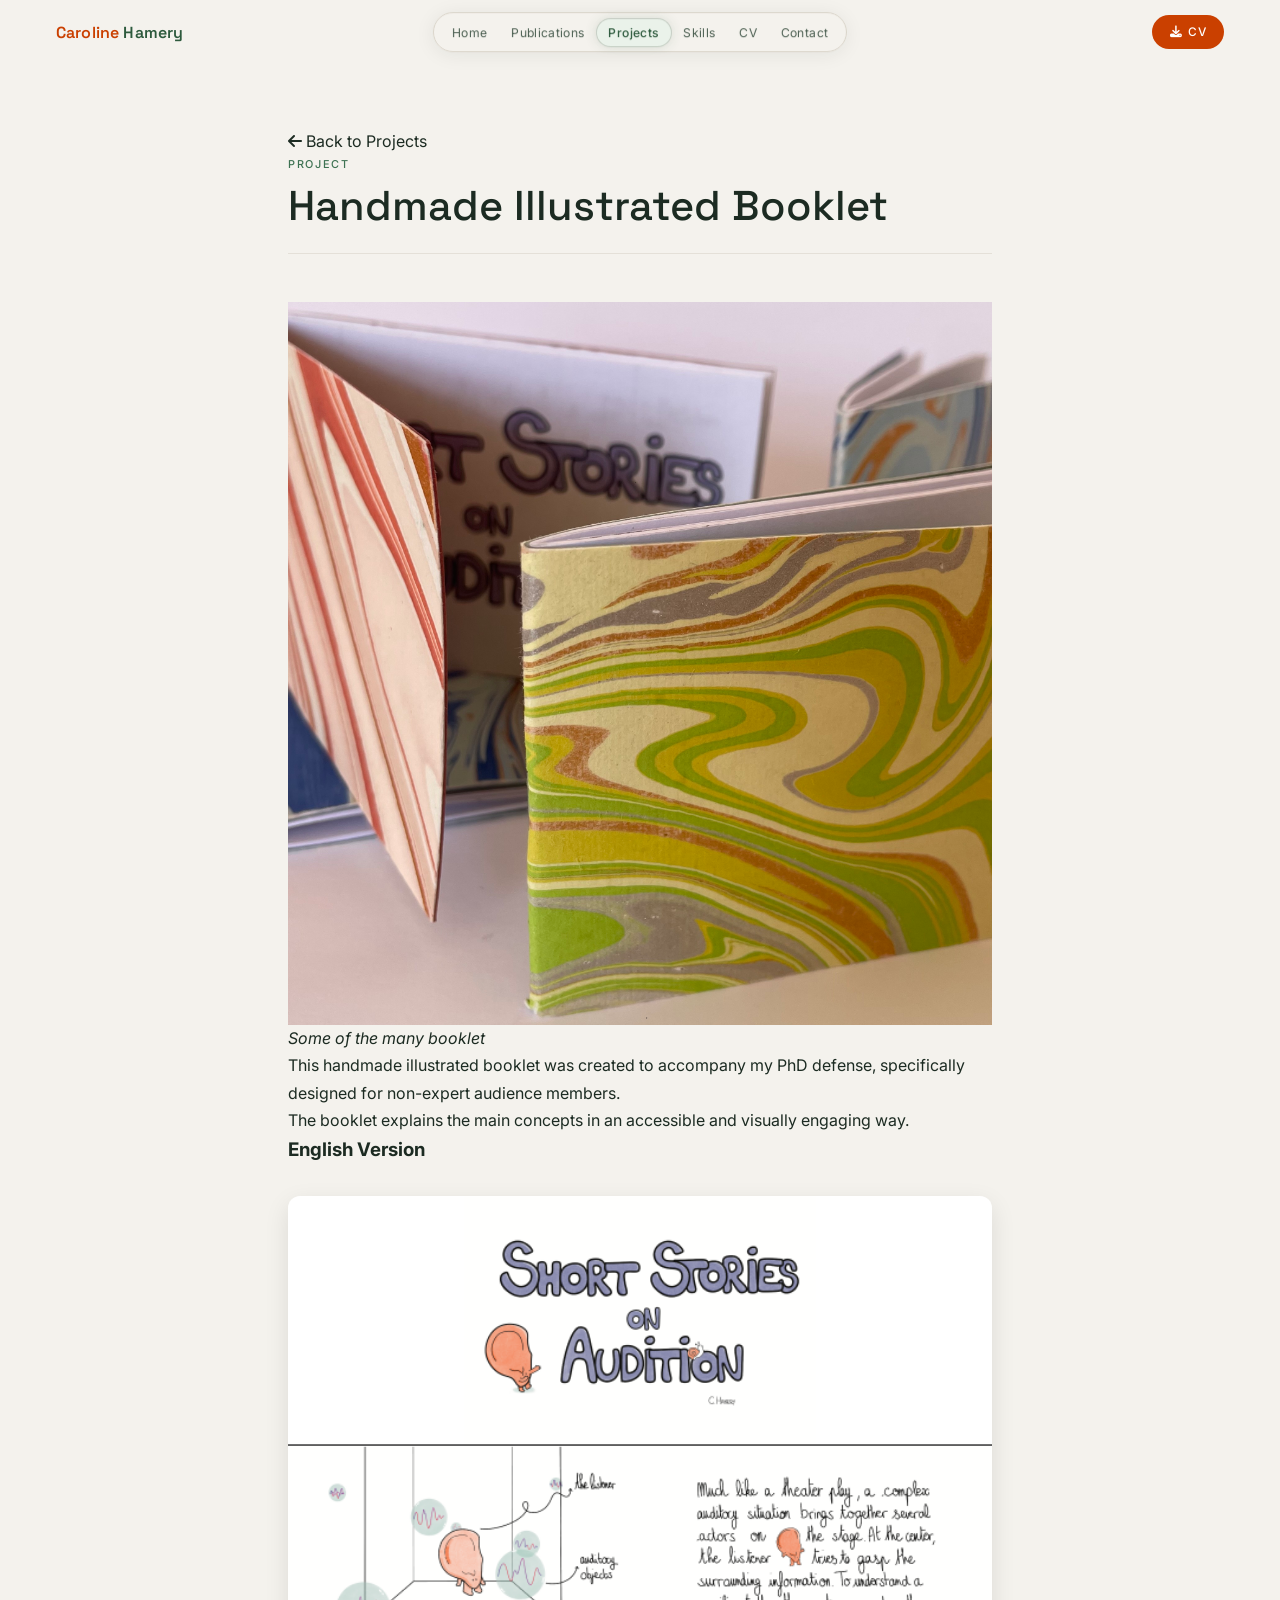
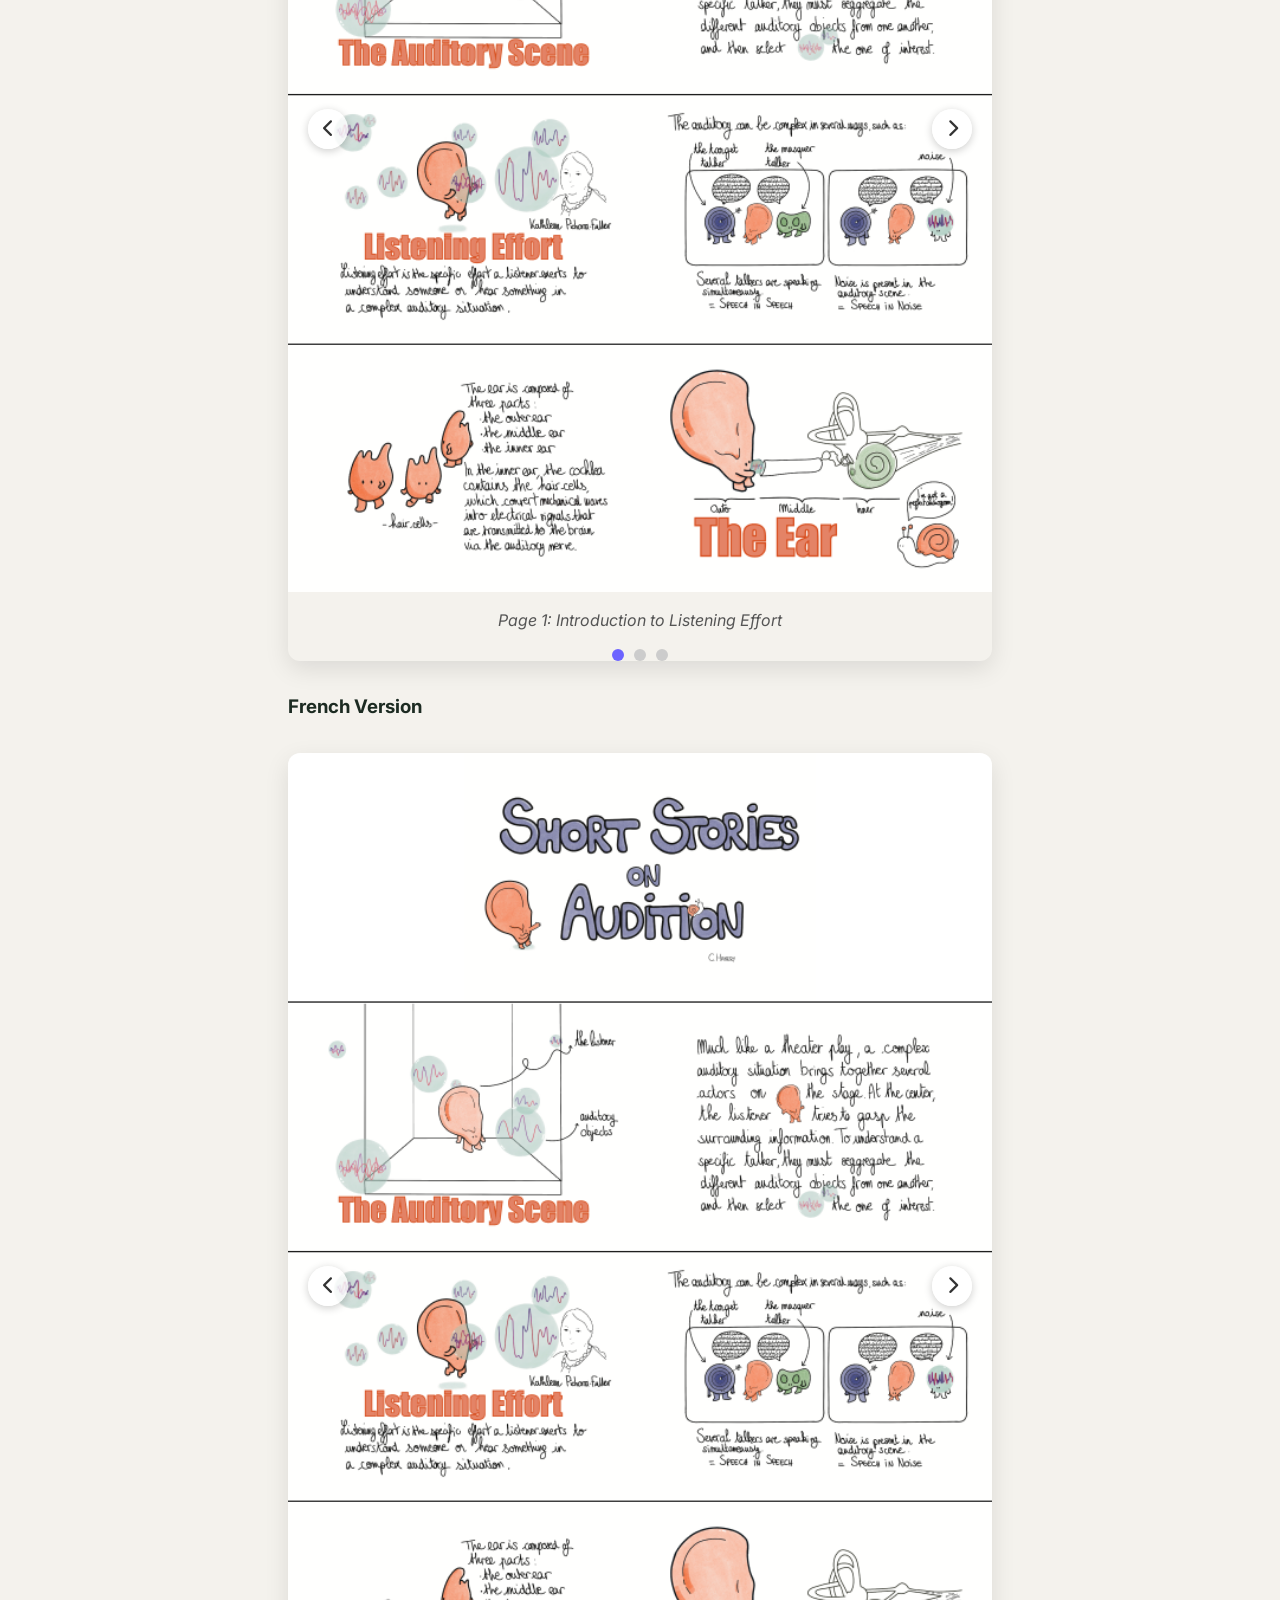
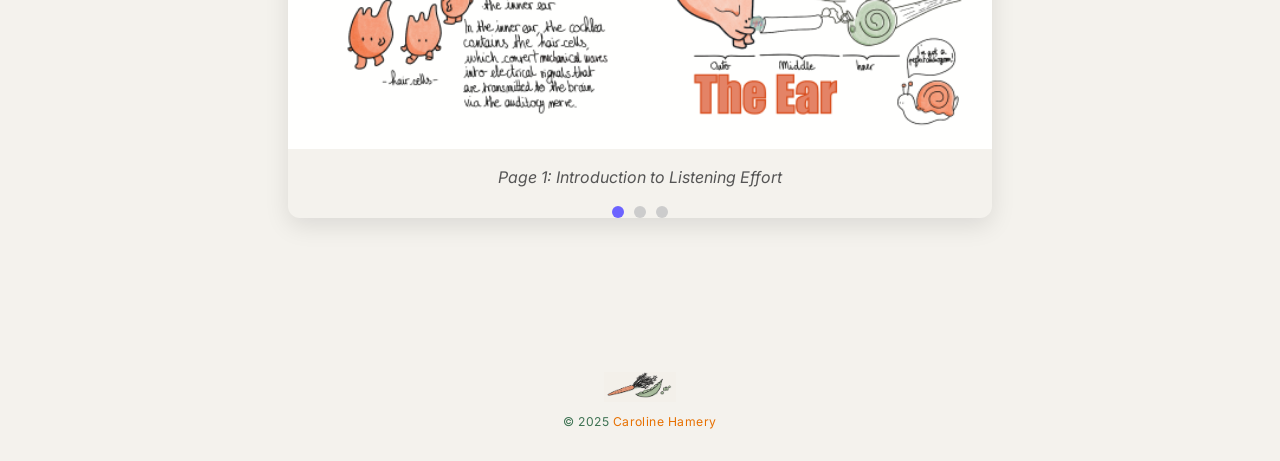
==== booklet.html @ 71599cea "booklets" ====
<!DOCTYPE html>
<html lang="en">
<head>
  <meta charset="UTF-8">
  <meta name="viewport" content="width=device-width, initial-scale=1.0">
  <title>Handmade Illustrated Booklet - Caroline Hamery</title>
  <link rel="stylesheet" href="layout.css"/>
  <link rel="preconnect" href="https://fonts.googleapis.com">
  <link rel="preconnect" href="https://fonts.gstatic.com" crossorigin>
  <link href="https://fonts.googleapis.com/css2?family=Space+Grotesk:wght@300;400;500;600;700&family=Inter:wght@300;400;500&display=swap" rel="stylesheet">
  <link rel="stylesheet" href="https://cdnjs.cloudflare.com/ajax/libs/font-awesome/6.5.0/css/all.min.css" />
  <style>
    /* CSS spécifique au carousel (peut aussi aller dans layout.css) */
    .carousel-container {
      position: relative;
      max-width: 800px;
      margin: 30px auto;
      overflow: hidden;
      border-radius: 12px;
      box-shadow: 0 8px 25px rgba(0, 0, 0, 0.1);
    }

    .carousel {
      display: flex;
      transition: transform 0.5s ease-in-out;
    }

    .carousel-slide {
      min-width: 100%;
      position: relative;
    }

    .carousel-slide img {
      width: 100%;
      height: auto;
      display: block;
    }

    .carousel-nav {
      position: absolute;
      top: 50%;
      width: 100%;
      display: flex;
      justify-content: space-between;
      transform: translateY(-50%);
      padding: 0 20px;
      box-sizing: border-box;
    }

    .carousel-btn {
      background: rgba(255, 255, 255, 0.8);
      border: none;
      border-radius: 50%;
      width: 40px;
      height: 40px;
      cursor: pointer;
      display: flex;
      align-items: center;
      justify-content: center;
      font-size: 18px;
      color: #333;
      transition: all 0.3s;
      box-shadow: 0 2px 8px rgba(0, 0, 0, 0.2);
    }

    .carousel-btn:hover {
      background: rgba(255, 255, 255, 0.95);
      transform: scale(1.1);
    }

    .carousel-dots {
      display: flex;
      justify-content: center;
      margin-top: 15px;
      gap: 10px;
    }

    .carousel-dot {
      width: 12px;
      height: 12px;
      border-radius: 50%;
      background: #ccc;
      cursor: pointer;
      transition: background 0.3s;
    }

    .carousel-dot.active {
      background: #6c63ff;
    }

    .slide-caption {
      text-align: center;
      margin-top: 15px;
      font-style: italic;
      color: #555;
    }
  </style>
</head>
<body>
  <!-- Navigation (inchangée) -->
  <nav>
    <button class="nav-logo" onclick="window.location.href='index.html'">Caroline <span>Hamery</span></button>
    <div class="nav-inner">
      <ul class="nav-links">
        <li><button onclick="window.location.href='index.html#page-home'" data-page="home">Home</button></li>
        <li><button onclick="window.location.href='index.html#page-publications'" data-page="publications">Publications</button></li>
        <li><button onclick="window.location.href='index.html#page-projects'" data-page="projects" class="active">Projects</button></li>
        <li><button onclick="window.location.href='index.html#page-skills'" data-page="skills">Skills</button></li>
        <li><button onclick="window.location.href='index.html#page-cv'" data-page="cv">CV</button></li>
        <li><button onclick="window.location.href='index.html#page-contact'" data-page="contact">Contact</button></li>
      </ul>
    </div>
    <a href="CV.pdf" class="nav-cta" download><i class="fa-solid fa-download"></i> CV</a>
    <button class="burger" id="burger-btn" aria-label="Toggle menu" onclick="toggleDrawer()">
      <span></span>
      <span></span>
      <span></span>
    </button>
  </nav>

  <!-- Mobile drawer (inchangée) -->
  <div class="mobile-drawer" id="mobile-drawer">
    <button onclick="window.location.href='index.html#page-home'" data-page="home">Home</button>
    <button onclick="window.location.href='index.html#page-publications'" data-page="publications">Publications</button>
    <button onclick="window.location.href='index.html#page-projects'" data-page="projects" class="active">Projects</button>
    <button onclick="window.location.href='index.html#page-skills'" data-page="skills">Skills</button>
    <button onclick="window.location.href='index.html#page-cv'" data-page="cv">CV</button>
    <button onclick="window.location.href='index.html#page-contact'" data-page="contact">Contact</button>
    <a href="CV.pdf" class="drawer-cta" download><i class="fa-solid fa-download"></i> Download CV</a>
  </div>

  <!-- Contenu principal -->
  <div class="page active">
    <div class="page-content">
      <div class="page-header">
        <a href="index.html#page-projects" class="back-link"><i class="fa-solid fa-arrow-left"></i> Back to Projects</a>
        <span class="page-eyebrow">Project</span>
        <h2 class="page-title">Handmade Illustrated Booklet</h2>
      </div>

      <!-- Image d'illustration en haut -->
      <div class="project-hero">
        <img src="img/booklet2.jpeg" alt="Handmade Illustrated Booklet" class="project-hero-image">
        <div class="project-hero-caption">
          <p><em>Some of the many booklet</em></p>
        </div>
      </div>

      <!-- Description -->
      <div class="project-detail-content">
        <p>This handmade illustrated booklet was created to accompany my PhD defense, specifically designed for non-expert audience members.</p>
        <p>The booklet explains the main concepts in an accessible and visually engaging way.</p>

        <!-- Carousel -->
        <h3>English Version</h3>
        <div class="carousel-container">
          <div class="carousel">
            <div class="carousel-slide">
              <img src="img/Booklet1_EN.png" alt="Page 1: Introduction to Listening Effort">
              <div class="slide-caption">Page 1: Introduction to Listening Effort</div>
            </div>
            <div class="carousel-slide">
              <img src="img/Booklet2_EN.png" alt="Page 2: Methodology & EEG">
              <div class="slide-caption">Page 2: Methodology & EEG</div>
            </div>
            <div class="carousel-slide">
              <img src="img/Booklet3_EN.png" alt="Page 3: Key Results">
              <div class="slide-caption">Page 3: Key Results</div>
            </div>
          </div>
          <div class="carousel-nav">
            <button class="carousel-btn" id="prevBtn"><i class="fa-solid fa-chevron-left"></i></button>
            <button class="carousel-btn" id="nextBtn"><i class="fa-solid fa-chevron-right"></i></button>
          </div>
          <div class="carousel-dots">
            <span class="carousel-dot active" data-index="0"></span>
            <span class="carousel-dot" data-index="1"></span>
            <span class="carousel-dot" data-index="2"></span>
          </div>
        </div>

        <h3>French Version</h3>
        <div class="carousel-container">
          <div class="carousel">
            <div class="carousel-slide">
              <img src="img/Booklet1_EN.png" alt="Page 1: Introduction to Listening Effort">
              <div class="slide-caption">Page 1: Introduction to Listening Effort</div>
            </div>
            <div class="carousel-slide">
              <img src="img/Booklet2_EN.png" alt="Page 2: Methodology & EEG">
              <div class="slide-caption">Page 2: Methodology & EEG</div>
            </div>
            <div class="carousel-slide">
              <img src="img/Booklet3_EN.png" alt="Page 3: Key Results">
              <div class="slide-caption">Page 3: Key Results</div>
            </div>
          </div>
          <div class="carousel-nav">
            <button class="carousel-btn" id="prevBtn"><i class="fa-solid fa-chevron-left"></i></button>
            <button class="carousel-btn" id="nextBtn"><i class="fa-solid fa-chevron-right"></i></button>
          </div>
          <div class="carousel-dots">
            <span class="carousel-dot active" data-index="0"></span>
            <span class="carousel-dot" data-index="1"></span>
            <span class="carousel-dot" data-index="2"></span>
          </div>
        </div>
      </div>
    </div>

    <footer>
      <img src="img/PetitPoisCarotte.png" alt="Logo" class="footer-logo">
      <p>&copy; 2025 <span>Caroline Hamery</span></p>
    </footer>
  </div>

  <!-- JavaScript pour le carousel -->
  <script>
    document.addEventListener('DOMContentLoaded', function() {
      const carousel = document.querySelector('.carousel');
      const slides = document.querySelectorAll('.carousel-slide');
      const prevBtn = document.getElementById('prevBtn');
      const nextBtn = document.getElementById('nextBtn');
      const dots = document.querySelectorAll('.carousel-dot');

      let currentIndex = 0;
      const totalSlides = slides.length;

      // Fonction pour mettre à jour le carousel
      function updateCarousel() {
        carousel.style.transform = `translateX(-${currentIndex * 100}%)`;

        // Mettre à jour les dots
        dots.forEach((dot, index) => {
          dot.classList.toggle('active', index === currentIndex);
        });
      }

      // Bouton suivant
      nextBtn.addEventListener('click', () => {
        currentIndex = (currentIndex + 1) % totalSlides;
        updateCarousel();
      });

      // Bouton précédent
      prevBtn.addEventListener('click', () => {
        currentIndex = (currentIndex - 1 + totalSlides) % totalSlides;
        updateCarousel();
      });

      // Navigation par dots
      dots.forEach(dot => {
        dot.addEventListener('click', () => {
          currentIndex = parseInt(dot.getAttribute('data-index'));
          updateCarousel();
        });
      });

      // Auto-play (optionnel)
      let interval = setInterval(() => {
        currentIndex = (currentIndex + 1) % totalSlides;
        updateCarousel();
      }, 5000); // Change toutes les 5 secondes

      // Arrêter l'auto-play au survol
      const carouselContainer = document.querySelector('.carousel-container');
      carouselContainer.addEventListener('mouseenter', () => {
        clearInterval(interval);
      });

      carouselContainer.addEventListener('mouseleave', () => {
        interval = setInterval(() => {
          currentIndex = (currentIndex + 1) % totalSlides;
          updateCarousel();
        }, 5000);
      });
    });
  </script>

  <script type="text/javascript" src="script.js"></script>
</body>
</html>
---- layout.css ----
/* ── TOKENS ───────────────────────────────────── */
:root {
  --bg:          #F4F2ED;
  --bg2:         #EAE7E0;
  --surface:     #FFFFFF;
  --border:      #D8D3C8;
  --border-lt:   #E4E0D8;

  --ink:         #1C2B22;
  --ink-mid:     #4A5E50;
  --ink-muted:   #7A8F80;

  --forest:      #2D5A3D;
  --forest-mid:  #3D7252;
  --forest-lt:   #eaf2ea;
  --forest-glow: rgba(45,90,61,.15);

  --orange-ultra-light : #ca400010;
  --orange-light : #ca400052;
  --orange-mid : #e77000;
  --orange-dark :#CA4000;

  --ff-head: 'Space Grotesk', system-ui, sans-serif;
  --ff-body: 'Inter', system-ui, sans-serif;

  --r:         10px;
  --r-sm:      6px;
  --shadow:    0 2px 16px rgba(28,43,34,.07);
  --shadow-md: 0 6px 28px rgba(28,43,34,.12);
  --t:         .22s ease;
}

/* ── RESET ────────────────────────────────────── */
*, *::before, *::after { box-sizing: border-box; margin: 0; padding: 0; }
html { font-size: 16px; }
body {
  background: var(--bg);
  color: var(--ink);
  font-family: var(--ff-body);
  font-weight: 400;
  line-height: 1.7;
  -webkit-font-smoothing: antialiased;
  min-height: 100vh;
}
a { color: inherit; text-decoration: none; }
ul { list-style: none; }
img { display: block; max-width: 100%; }

/* ── NAV ──────────────────────────────────────── */

nav {
  position: fixed;
  top: 0; left: 0; right: 0;
  z-index: 200;
  height: 64px;
  display: flex;
  align-items: center;
  justify-content: space-between;
  padding: 0 clamp(1.5rem, 5vw, 3.5rem);
  background: transparent;
  transition: transform .35s cubic-bezier(.4,0,.2,1);
}
nav.nav-hidden {
  transform: translateY(-100%);
}

/* floating pill that holds the links — desktop only */
.nav-inner {
  position: absolute;
  top: 50%;
  left: 50%;
  transform: translate(-50%, -50%);
  display: flex;
  align-items: center;
  gap: .1rem;
  background: rgba(244,242,237,.82);
  backdrop-filter: blur(18px);
  -webkit-backdrop-filter: blur(18px);
  border: 1px solid var(--border);
  border-radius: 99px;
  padding: .3rem .4rem;
  box-shadow: 0 2px 20px rgba(28,43,34,.08);
}

.nav-logo {
  font-family: var(--ff-head);
  font-size: 1rem;
  font-weight: 600;
  color: var(--orange-dark);
  letter-spacing: .01em;
  white-space: nowrap;
  background: transparent;
  border: none;
  box-shadow: none;
  padding: 0;
  margin: 0;
  cursor: pointer;
  appearance: none;
  z-index: 210;
  position: relative;
}
.nav-logo span { color: var(--forest); }

.nav-links {
  display: flex;
  align-items: center;
  gap: .05rem;
}
.nav-links button {
  background: none;
  border: none;
  cursor: pointer;
  font-family: var(--ff-body);
  font-size: .76rem;
  font-weight: 400;
  letter-spacing: .03em;
  color: var(--ink-mid);
  padding: .38rem .72rem;
  border-radius: 99px;
  transition: color var(--t), background var(--t), box-shadow var(--t);
  position: relative;
}
.nav-links button:hover {
  color: var(--forest);
  background: var(--forest-lt);
}
.nav-links button.active {
  color: var(--forest);
  background: var(--forest-lt);
  font-weight: 500;
  box-shadow: 0 0 0 1px rgba(45,90,61,.18),
              0 0 12px rgba(45,90,61,.18);
}

.nav-cta {
  display: flex;
  align-items: center;
  gap: .4rem;
  padding: .42rem 1.1rem;
  background: var(--orange-dark);
  color: #fff !important;
  border-radius: 99px;
  font-family: var(--ff-body);
  font-size: .74rem;
  font-weight: 500;
  letter-spacing: .04em;
  transition: background var(--t), box-shadow var(--t);
  white-space: nowrap;
  box-shadow: 0 0 0 0 rgba(45,90,61,0);
  z-index: 210;
  position: relative;
}
.nav-cta:hover {
  background: var(--orange-mid);
  box-shadow: 0 0 18px var(--orange-light);
}

/* ── BURGER BUTTON ──────────────────────────── */
.burger {
  display: none;
  flex-direction: column;
  justify-content: center;
  align-items: center;
  gap: 5px;
  width: 40px;
  height: 40px;
  background: rgba(244,242,237,.88);
  backdrop-filter: blur(18px);
  -webkit-backdrop-filter: blur(18px);
  border: 1px solid var(--border);
  border-radius: 99px;
  cursor: pointer;
  z-index: 210;
  position: relative;
  transition: background var(--t), box-shadow var(--t);
  flex-shrink: 0;
}
.burger:hover {
  background: var(--forest-lt);
  border-color: var(--forest-mid);
}
.burger span {
  display: block;
  width: 18px;
  height: 1.5px;
  background: var(--ink);
  border-radius: 2px;
  transition: transform .3s ease, opacity .3s ease, width .3s ease;
  transform-origin: center;
}
/* animated X state */
.burger.open span:nth-child(1) { transform: translateY(6.5px) rotate(45deg); }
.burger.open span:nth-child(2) { opacity: 0; width: 0; }
.burger.open span:nth-child(3) { transform: translateY(-6.5px) rotate(-45deg); }

/* ── MOBILE DRAWER ──────────────────────────── */
.mobile-drawer {
  display: none; /* hidden on desktop */
  position: fixed;
  top: 0; left: 0; right: 0;
  z-index: 190;
  background: rgba(244,242,237,.96);
  backdrop-filter: blur(24px);
  -webkit-backdrop-filter: blur(24px);
  border-bottom: 1px solid var(--border);
  padding: 80px 1.5rem 1.5rem;
  flex-direction: column;
  gap: .35rem;
  /* slide-in animation */
  transform: translateY(-110%);
  transition: transform .35s cubic-bezier(.4,0,.2,1);
  box-shadow: 0 8px 32px rgba(28,43,34,.10);
}
.mobile-drawer.open {
  transform: translateY(0);
}
.mobile-drawer button {
  background: none;
  border: none;
  cursor: pointer;
  font-family: var(--ff-body);
  font-size: .95rem;
  font-weight: 400;
  letter-spacing: .03em;
  color: var(--ink-mid);
  padding: .7rem 1rem;
  border-radius: var(--r-sm);
  text-align: left;
  transition: color var(--t), background var(--t);
  width: 100%;
}
.mobile-drawer button:hover,
.mobile-drawer button.active {
  color: var(--forest);
  background: var(--forest-lt);
}
.mobile-drawer button.active {
  font-weight: 500;
}
.mobile-drawer .drawer-cta {
  margin-top: .5rem;
  display: inline-flex;
  align-items: center;
  justify-content: center;
  gap: .45rem;
  padding: .7rem 1.6rem;
  background: var(--orange-dark);
  color: #fff;
  border-radius: 99px;
  font-family: var(--ff-body);
  font-size: .85rem;
  font-weight: 500;
  letter-spacing: .04em;
  width: 100%;
  border: none;
  cursor: pointer;
  transition: background var(--t);
}
.mobile-drawer .drawer-cta:hover { background: var(--orange-mid); }

/* ── MOBILE BREAKPOINT ──────────────────────── */
@media (max-width: 768px) {
  .nav-inner { display: none; }   /* hide desktop pill */
  .nav-cta   { display: none; }   /* hide desktop CTA  */
  .burger    { display: flex; }   /* show burger       */
  .mobile-drawer { display: flex; } /* drawer ready     */
}

/* ── PAGE SYSTEM ──────────────────────────────── */
.page { display: none; padding-top: 64px; min-height: 100vh; }
.page.active { display: block; }

/* ── HERO ─────────────────────────────────────── */
.hero-wrap {
  display: flex;
  justify-content: center;
  align-items: center;
  min-height: calc(100vh - 64px);
  position: relative;
}

/* glow lives on the wrapper so overflow:hidden on hero doesn't clip it */
.hero-wrap::before {
  content: '';
  position: absolute;
  top: 50%;
  left: 50%;
  transform: translate(-70%, -50%);
  width: 600px;
  height: 600px;
  border-radius: 50%;
  background: radial-gradient(circle,
    rgba(45,90,61,.16) 0%,
    rgba(45,90,61,.04) 50%,
    transparent 70%);
  pointer-events: none;
  z-index: 0;
  filter: blur(6px);
}

.hero {
  min-height: unset;
  display: grid;
  grid-template-columns: 1fr 1fr;
  align-items: center;
  padding: 4rem 3rem;
  gap: 3rem;
  position: relative;
  max-width: 960px;
  width: 100%;
  z-index: 1;
}

.hero-text { position: relative; z-index: 1; }
.hero-visual { position: relative; z-index: 1; display: flex; justify-content: center; align-items: center; }

.hero-eyebrow {
  font-family: var(--ff-body);
  font-size: .72rem;
  font-weight: 500;
  letter-spacing: .15em;
  text-transform: uppercase;
  color: var(--forest-mid);
  margin-bottom: 1.1rem;
  display: flex;
  align-items: center;
  gap: .6rem;
}
.hero-eyebrow::before {
  content: '';
  display: block;
  width: 24px;
  height: 1.5px;
  background: var(--forest-mid);
  border-radius: 2px;
}

.hero-name {
  font-family: var(--ff-head);
  font-size: clamp(2.6rem, 4.5vw, 4rem);
  font-weight: 600;
  line-height: 1.08;
  color: var(--ink);
  margin-bottom: .9rem;
  letter-spacing: -.01em;
}
.hero-name span { color: var(--forest); }

.hero-role {
  font-family: var(--ff-body);
  font-size: 1rem;
  font-weight: 300;
  color: var(--ink-muted);
  letter-spacing: .06em;
  text-transform: uppercase;
  margin-bottom: 1.5rem;
  font-size: .85rem;
}

.hero-desc {
  font-size: .97rem;
  color: var(--ink-mid);
  max-width: 400px;
  line-height: 1.85;
  margin-bottom: 2.25rem;
}

.hero-actions {
  display: flex;
  gap: .85rem;
  flex-wrap: wrap;
  margin-bottom: 2.5rem;
}

.btn-primary {
  display: inline-flex;
  align-items: center;
  gap: .45rem;
  padding: .65rem 1.6rem;
  margin-top: .5rem;
  background: var(--orange-dark);
  color: #fff;
  border-radius: 99px;
  font-family: var(--ff-body);
  font-size: .84rem;
  font-weight: 500;
  letter-spacing: .03em;
  transition: background var(--t), transform var(--t);
  border: none;
  cursor: pointer;
}
.btn-primary:hover { background: var(--orange-mid); transform: translateY(-1px); }

.btn-outline {
  display: inline-flex;
  align-items: center;
  gap: .45rem;
  padding: .65rem 1.6rem;
  border: 1.5px solid var(--border);
  color: var(--ink-mid);
  border-radius: 99px;
  font-family: var(--ff-body);
  font-size: .84rem;
  font-weight: 400;
  transition: border-color var(--t), color var(--t), transform var(--t);
  background: none;
  cursor: pointer;
}
.btn-outline:hover { border-color: var(--forest); color: var(--forest); transform: translateY(-1px); }

.hero-social {
  display: flex;
  gap: .65rem;
}
.hero-social a {
  width: 34px; height: 34px;
  border-radius: 50%;
  border: 1.5px solid var(--border);
  display: flex;
  align-items: center;
  justify-content: center;
  color: var(--ink-muted);
  font-size: .82rem;
  transition: border-color var(--t), color var(--t), background var(--t);
}
.hero-social a:hover {
  border-color: var(--forest);
  color: var(--forest);
  background: var(--forest-lt);
}

/* Illustration placeholder */
.hero-illu {
  width: min(360px, 90%);
  aspect-ratio: 1;
  border-radius: 50%;
  background: var(--bg2);
  border: 2px dashed var(--border);
  display: flex;
  flex-direction: column;
  align-items: center;
  justify-content: center;
  color: var(--ink-muted);
  font-family: var(--ff-body);
  font-size: .75rem;
  font-weight: 400;
  letter-spacing: .06em;
  text-transform: uppercase;
  gap: .6rem;
}
.hero-illu i { font-size: 2.2rem; opacity: .25; }


.tags {
  display: flex;
  flex-wrap: wrap;
  gap: .5rem;
  margin-top: 2rem;
}
/* ── PAGE CONTENT WRAPPER ─────────────────────── */
.page-content {
  max-width: 800px;
  margin: 0 auto;
  padding: 4rem clamp(1.5rem, 5vw, 3rem) 6rem;
}
.page-content.wide { max-width: 1040px; }

.page-header {
  margin-bottom: 3rem;
  padding-bottom: 1.5rem;
  border-bottom: 1px solid var(--border-lt);
}
.page-eyebrow {
  display: block;
  font-family: var(--ff-body);
  font-size: .68rem;
  font-weight: 500;
  letter-spacing: .15em;
  text-transform: uppercase;
  color: var(--forest-mid);
  margin-bottom: .6rem;
}
.page-title {
  font-family: var(--ff-head);
  font-size: clamp(1.8rem, 4vw, 2.6rem);
  font-weight: 500;
  color: var(--ink);
  line-height: 1.1;
}
.page-subtitle {
  margin-top: .65rem;
  font-size: .93rem;
  color: var(--ink-muted);
  max-width: 520px;
}


.tag {
  display: inline-flex;
  align-items: center;
  gap: .35rem;
  padding: .28rem .85rem;
  border-radius: var(--r-sm);
  background: var(--forest-lt);
  color: var(--forest);
  border: 1px solid rgba(45,90,61,.15);
  font-size: .76rem;
  font-weight: 400;
  letter-spacing: .02em;
}
.tag.alt {
  background: var(--bg2);
  color: var(--ink-mid);
  border-color: var(--border);
}

/* ── PUBLICATIONS ─────────────────────────────── */
.pub-list { display: flex; flex-direction: column; gap: 1rem; }
.pub-phd-card {
  background: var(--orange-ultra-light);
  border: 1px solid var(--orange-light);
  border-radius: var(--r);
  padding: 1.5rem 1.75rem;
  display: flex;
  gap: 1.5rem;
  align-items: flex-start;
  transition: border-color var(--t), box-shadow var(--t);
}
.pub-phd-card:hover { border-color: var(--orange-dark); box-shadow: var(--shadow-md); }
.pub-phd-year{
  font-family: var(--ff-head);
  font-size: 1.35rem;
  font-weight: 500;
  color: var(--orange-dark);
  min-width: 48px;
  line-height: 1.5;
  padding-top: .15rem;
}

.pub-phd-icon{
  display: inline-flex;
  align-items: center;
  gap: .3rem;
  padding-top: .25rem;
  padding: .2rem .65rem;
  font-family: var(--ff-head);
  border-radius: 99px;
  border: 1.5px solid var(--orange-dark);
  font-size: .71rem;
  font-weight: 500;
  letter-spacing: .04em;
  color: var(--orange-dark);
}
.pub-phd-authors { font-size: .82rem; color: var(--forest); margin-bottom: .2rem; }
.pub-phd-links { display: flex; gap: .5rem; flex-wrap: wrap; }
.pub-phd-link {
  display: inline-flex;
  align-items: center;
  gap: .3rem;
  padding: .2rem .65rem;
  border-radius: 99px;
  border: 1.5px solid var(--orange-mid);
  font-size: .71rem;
  font-weight: 400;
  letter-spacing: .04em;
  color: var(--orange-mid);
  transition: border-color var(--t), color var(--t), background var(--t);
}
.pub-phd-link:hover { border-color: var(--orange-mid); color: var(--orange-mid); background: var(--orange-light); }


.pub-card {
  background: var(--surface);
  border: 1px solid var(--border-lt);
  border-radius: var(--r);
  padding: 1.5rem 1.75rem;
  display: flex;
  gap: 1.5rem;
  align-items: flex-start;
  transition: border-color var(--t), box-shadow var(--t);
}
.pub-card:hover { border-color: var(--forest-mid); box-shadow: var(--shadow-md); }

.pub-year {
  font-family: var(--ff-head);
  font-size: 1.35rem;
  font-weight: 500;
  color: var(--orange-dark);
  min-width: 48px;
  line-height: 1.5;
  padding-top: .15rem;
}
.pub-title {
  font-family: var(--ff-body);
  font-weight: 500;
  color: var(--ink);
  font-size: .96rem;
  margin-bottom: .3rem;
  line-height: 1.5;
}
.pub-authors { font-size: .82rem; color: var(--ink-muted); margin-bottom: .2rem; }
.pub-journal { font-size: .8rem; color: var(--orange-dark); margin-bottom: .75rem; }
.pub-links { display: flex; gap: .5rem; flex-wrap: wrap; }
.pub-link {
  display: inline-flex;
  align-items: center;
  gap: .3rem;
  padding: .2rem .65rem;
  border-radius: 99px;
  border: 1.5px solid var(--border);
  font-size: .71rem;
  font-weight: 400;
  letter-spacing: .04em;
  color: var(--ink-mid);
  transition: border-color var(--t), color var(--t), background var(--t);
}
.pub-link:hover { border-color: var(--forest); color: var(--forest); background: var(--forest-lt); }

.pub-icon{
  display: inline-flex;
  align-items: center;
  gap: .3rem;
  padding-top: .25rem;
  padding: .2rem .65rem;
  font-family: var(--ff-head);
  border-radius: 99px;
  border: 1.5px solid var(--border);
  font-size: .71rem;
  font-weight: 500;
  letter-spacing: .04em;
  color: var(--ink);
}


/* ── PROJECTS ─────────────────────────────────── */
.projects-grid {
  display: grid;
  grid-template-columns: repeat(auto-fill, minmax(290px, 1fr));
  gap: 1.25rem;
}
.project-card {
  background: var(--surface);
  border: 1px solid var(--border-lt);
  border-radius: var(--r);
  padding: 1.75rem;
  display: flex;
  flex-direction: column;
  gap: .75rem;
  transition: border-color var(--t), box-shadow var(--t), transform var(--t);
}
.project-card:hover { border-color: var(--forest-mid); box-shadow: var(--shadow-md); transform: translateY(-2px); }

.project-icon {
  width: 36px; height: 36px;
  background: var(--forest-lt);
  border: 1px solid rgba(45,90,61,.15);
  border-radius: var(--r-sm);
  display: flex;
  align-items: center;
  justify-content: center;
  font-size: 1rem;
  margin-bottom: .2rem;
}
.project-title {
  font-family: var(--ff-head);
  font-size: 1.08rem;
  font-weight: 500;
  color: var(--ink);
  line-height: 1.3;
}
.project-desc { font-size: .87rem; color: var(--ink-mid); line-height: 1.7; flex: 1; }
.project-tech { display: flex; flex-wrap: wrap; gap: .35rem; }
.tech-pill {
  padding: .14rem .52rem;
  border-radius: 4px;
  background: var(--bg2);
  border: 1px solid var(--border-lt);
  font-size: .68rem;
  font-weight: 400;
  color: var(--ink-muted);
  letter-spacing: .03em;
}
.project-footer {
  display: flex;
  gap: .75rem;
  border-top: 1px solid var(--border-lt);
  padding-top: .9rem;
  margin-top: .1rem;
}
.project-footer a {
  display: inline-flex;
  align-items: center;
  gap: .35rem;
  font-size: .8rem;
  font-weight: 450;
  background-color : var(--orange-light);
  border-radius: 9999px;
  letter-spacing: .03em;
  color: var(--orange-dark);
  transition: color var(--t);
  padding: .4rem .6rem;
}
.project-footer a:hover { color: var(--bg);
  background-color: var(--orange-dark); }

/* ── APPS ─────────────────────────────────────── */
.apps-grid { display: grid; grid-template-columns: repeat(auto-fill, minmax(340px, 1fr)); gap: 1.25rem; }
.app-card {
  background: var(--surface);
  border: 1px solid var(--border-lt);
  border-radius: var(--r);
  overflow: hidden;
  transition: border-color var(--t), box-shadow var(--t), transform var(--t);
  display: flex;
  flex-direction: column;
}
.app-card:hover { border-color: var(--forest-mid); box-shadow: var(--shadow-md); transform: translateY(-2px); }

.app-preview {
  height: 148px;
  background: var(--forest-lt);
  display: flex;
  align-items: center;
  justify-content: center;
  font-size: 2.6rem;
  border-bottom: 1px solid var(--border-lt);
  color: var(--forest);
}
.app-preview-img{
  height: 148px;
}
.app-body { padding: 1.4rem; display: inline-flex; flex-direction: column; flex: 1;}
.app-badge {
  display: inline-flex;
  align-items: center;
  gap: .3rem;
  width: fit-content;
  padding: .16rem .6rem;
  border-radius: 99px;
  background: var(--forest-lt);
  color: var(--forest);
  border: 1px solid rgba(45,90,61,.2);
  font-size: .66rem;
  font-weight: 500;
  letter-spacing: .08em;
  text-transform: uppercase;
  margin-bottom: .7rem;
}
.app-badge i { font-size: .4rem;  }
.app-title { font-family: var(--ff-head); font-size: 1.08rem; font-weight: 500; color: var(--ink); margin-bottom: .35rem; }
.app-desc { font-size: .85rem; color: var(--ink-mid); line-height: 1.65; margin-bottom: 1rem; }
.app-actions { display: flex; gap: .6rem; margin-top: auto;}
.btn-app-view {
  flex: 1;
  display: flex;
  align-items: center;
  justify-content: center;
  gap: .4rem;
  padding: .48rem 1rem;
  background: var(--forest);
  color: #fff;
  border-radius: var(--r-sm);
  font-family: var(--ff-body);
  font-size: .77rem;
  font-weight: 500;
  transition: background var(--t);
  margin-top: auto;
}
.btn-app-view:hover { background: var(--forest-mid); }
.btn-app-code {
  display: flex;
  align-items: center;
  justify-content: center;
  gap: .4rem;
  padding: .48rem 1rem;
  border: 1.5px solid var(--border);
  color: var(--ink-mid);
  border-radius: var(--r-sm);
  font-family: var(--ff-body);
  font-size: .77rem;
  font-weight: 400;
  transition: border-color var(--t), color var(--t);
}
.btn-app-code:hover { border-color: var(--forest); color: var(--forest); }

/**/
/* SKILLS */

.skills-section {
  margin-bottom: 4rem;
}

.section-title {
  font-family: var(--ff-head);
  font-size: 1.4rem;
  font-weight: 500;
  margin-bottom: 1.5rem;
  color: var(--ink);
}

/* Expertise cards */

.expertise-grid {
  display: grid;
  grid-template-columns: repeat(auto-fit,minmax(260px,1fr));
  gap: 1rem;
}

.expertise-card {
  background: var(--surface);
  border: 1px solid var(--border-lt);
  border-radius: var(--r);
  padding: 1.5rem;
  transition: all .25s ease;
}

.expertise-card:hover {
  transform: translateY(-4px);
  border-color: var(--forest-mid);
  box-shadow: var(--shadow-md);
}

.expertise-icon {
  font-size: 1.8rem;
  margin-bottom: .8rem;
}

.expertise-card h4 {
  font-family: var(--ff-head);
  font-size: 1rem;
  margin-bottom: .5rem;
  color: var(--ink);
}

.expertise-card p {
  font-size: .85rem;
  color: var(--ink-muted);
  line-height: 1.7;
}

/* Tools */

.tools-grid {
  display: grid;
  grid-template-columns: repeat(auto-fit,minmax(140px,1fr));
  gap: 1rem;
}

.tool-card {
  background: var(--surface);
  border: 1px solid var(--border-lt);
  border-radius: var(--r);
  padding: 1.2rem;
  text-align: center;
  transition: all .25s ease;
}

.tool-card:hover {
  transform: translateY(-3px);
  border-color: var(--forest-mid);
  box-shadow: var(--shadow);
}

.tool-card img {
  width: 42px;
  height: 42px;
  object-fit: contain;
  margin: 0 auto .75rem;
}

.tool-card span {
  display: block;
  font-size: .85rem;
  color: var(--ink);
}

/* Languages */

.language-grid {
  display: grid;
  grid-template-columns: repeat(auto-fit,minmax(220px,1fr));
  gap: 1rem;
}

.language-card {
  display: flex;
  align-items: center;
  gap: 1rem;
  background: var(--surface);
  border: 1px solid var(--border-lt);
  border-radius: var(--r);
  padding: 1rem 1.2rem;
}

.language-flag {
  font-size: 2rem;
}

.language-card h4 {
  font-size: .95rem;
  margin-bottom: .2rem;
}

.language-card p {
  font-size: .8rem;
  color: var(--ink-muted);
}
/* ── CV ───────────────────────────────────────── */


.phd-download {
  display: flex;
  align-items: center;
  gap: .4rem;
  padding: .42rem 1.1rem;
  background: var(--orange-dark);
  color: var(--bg);
  border-radius: 99px;
  font-family: var(--ff-body);
  font-size: .74rem;
  font-weight: 500;
  letter-spacing: .04em;
  transition: background var(--t), box-shadow var(--t);
  white-space: nowrap;
  box-shadow: 0 0 0 0 rgba(45,90,61,0);
  z-index: 210;
  position: relative;
}
.phd-download:hover {
  background : var(--forest);
  transform: translateY(-1px);
}
.cv-split { display: grid; grid-template-columns: 1fr 1fr; gap: 3.5rem; }
.timeline-group-title {
  font-family: var(--ff-body);
  font-size: .9rem;
  font-weight: 500;
  letter-spacing: .14em;
  text-transform: uppercase;
  color: var(--ink-muted);
  margin-bottom: 1.5rem;
  padding-bottom: .5rem;
  /*border-bottom: 1px solid var(--border-lt);*/
}
.timeline { display: flex; flex-direction: column; }
.timeline-item { display: flex; gap: 1.1rem; padding-bottom: 1.75rem; position: relative; }
.timeline-item::before {
  content: '';
  position: absolute;
  left: 7px; top: 25px; bottom: 0;
  width: 2px;
  background: var(--border-lt);
  border-radius: 9999px; 
}

.timeline-item:last-child::before { display: none; }
.timeline-dot {
  width: 15px; height: 15px;
  border-radius: 50%;
  border: 2px solid var(--forest);
  background: var(--forest);
  flex-shrink: 0;
  margin-top: 2px;
}

.timeline-period { font-size: .68rem; font-weight: 500; letter-spacing: .08em; color: var(--forest-mid); text-transform: uppercase; margin-bottom: .15rem; }
.timeline-role { font-family: var(--ff-body); font-weight: 500; color: var(--ink); font-size: .92rem; margin-bottom: .1rem; }
.timeline-org { font-size: .83rem; color: var(--ink-muted); margin-bottom: .35rem; }
.timeline-desc { font-size: .81rem; color: var(--ink-muted); line-height: 1.6; }
.cv-download { margin-top: 3rem; }

.timeline-item-now { display: flex; gap: 1.1rem; padding-bottom: 1.75rem; position: relative; }
.timeline-item-now::before {
  content: '';
  position: absolute;
  left: 7px; top: 30px; bottom: 0;
  width: 2px;
  background: var(--border-lt);
  border-radius: 9999px; 
}
.timeline-dot-now {
  width: 20px; height: 20px;
  border-radius: 50%;
  border: 2px solid var(--orange-dark);
  background: var(--orange-dark);
  flex-shrink: 0;
  margin-top: 4px;
  margin-left: -2px;
}
.timeline-period-now { font-size: .68rem; font-weight: 500; letter-spacing: .08em; color: var(--orange-dark); text-transform: uppercase; margin-bottom: .15rem; }
.timeline-role-now { font-family: var(--ff-body); font-weight: 500; color: var(--orange-dark); font-size: .92rem; margin-bottom: .1rem; }

/* ── CONTACT ──────────────────────────────────── */
.contact-wrap { display: grid; grid-template-columns: 1fr 1fr; gap: 3.5rem; align-items: start; }
.contact-info { display: flex; flex-direction: column; gap: .85rem; }
.contact-info p { font-size: .92rem; color: var(--ink-muted); margin-bottom: .5rem; line-height: 1.75; }

.contact-item {display: grid;grid-template-columns: 36px 1fr;gap: 1rem; align-items: start;margin-bottom: 1rem;}
.contact-icon {
  width: 32px;
  height: 32px;
  border-radius: 50%;
  display: flex;
  align-items: center;
  justify-content: center;
  background: var(--forest-lt);
  color: var(--forest);
  border: 1px solid rgba(45,90,61,.15);
  text-decoration: none;
  transition: all .2s ease;
}
.contact-icon:hover {
  background: var(--forest);
  color: white;
  transform: translateY(-2px);
}

.contact-text {
  color: var(--ink-mid);
  line-height: 1.55;
  padding-top: 4px; /* aligns first text line with icon center */
}
.contact-form { display: flex; flex-direction: column; gap: .85rem; }
.contact-form input,
.contact-form textarea {
  width: 100%;
  padding: .75rem 1rem;
  border: 1.5px solid var(--border);
  border-radius: var(--r-sm);
  background: var(--surface);
  font-family: var(--ff-body);
  font-size: .9rem;
  color: var(--ink);
  outline: none;
  transition: border-color var(--t);
  resize: vertical;
}
.contact-form input::placeholder,
.contact-form textarea::placeholder { color: var(--ink-muted); }
.contact-form input:focus,
.contact-form textarea:focus { border-color: var(--forest); }
.contact-form textarea { min-height: 120px; }

/* ── FOOTER ───────────────────────────────────── */
footer {
  background: var(--bg);
  color: var(--forest-mid);
  text-align: center;
  padding: 1.75rem;
  font-size: .76rem;
  letter-spacing: .04em;
}
.footer-logo {
height: 30px;
width: auto;
margin-left: auto;
margin-right: auto;
}
footer p {
margin-top: 10px;
}
footer span { color: var(--orange-mid); }

/* ── RESPONSIVE ───────────────────────────────── */
@media (max-width: 860px) {
  .hero { grid-template-columns: 1fr; text-align: center; padding: 3rem 2rem 4rem; gap: 3rem; }
  .hero-wrap::before { display: none; }
  .hero-eyebrow { justify-content: center; }
  .hero-actions { justify-content: center; }
  .hero-social { justify-content: center; }
  .hero-desc { margin-left: auto; margin-right: auto; }
  .hero-illu { margin: 0 auto; }
}
@media (max-width: 820px) {
    .skills-wrap,
.lang-grid,
.cv-split,
.contact-wrap {
grid-template-columns: 1fr;
gap: 2rem;
}
@media (max-width: 640px) {
  .projects-grid, .apps-grid { grid-template-columns: 1fr; }
  .pub-card { flex-direction: column; gap: .6rem; }
}
@media (prefers-reduced-motion: reduce) {
  *, *::before, *::after { transition-duration: .01ms !important; }
}





/* ──POUR LA PAGE BOOKLET ───────────────────────────────── */
/* pour la card*/
/* Style pour l'image dans la carte de projet */
.project-card-image {
  width: 100%;
  height: 180px; /* Ajustez la hauteur selon vos besoins */
  object-fit: cover;
  border-radius: 8px;
  margin-bottom: 15px;
  box-shadow: 0 2px 8px rgba(0, 0, 0, 0.1);
}
/* Style pour l'image principale du booklet */
/* Carousel */
.carousel-container {
  position: relative;
  max-width: 800px;
  margin: 30px auto;
  overflow: hidden;
  border-radius: 12px;
  box-shadow: 0 8px 25px rgba(0, 0, 0, 0.1);
}

.carousel {
  display: flex;
  transition: transform 0.5s ease-in-out;
}

.carousel-slide {
  min-width: 100%;
  position: relative;
}

.carousel-slide img {
  width: 100%;
  height: auto;
  display: block;
}

.carousel-nav {
  position: absolute;
  top: 50%;
  width: 100%;
  display: flex;
  justify-content: space-between;
  transform: translateY(-50%);
  padding: 0 20px;
  box-sizing: border-box;
}

.carousel-btn {
  background: rgba(255, 255, 255, 0.8);
  border: none;
  border-radius: 50%;
  width: 40px;
  height: 40px;
  cursor: pointer;
  display: flex;
  align-items: center;
  justify-content: center;
  font-size: 18px;
  color: #333;
  transition: all 0.3s;
  box-shadow: 0 2px 8px rgba(0, 0, 0, 0.2);
}

.carousel-btn:hover {
  background: rgba(255, 255, 255, 0.95);
  transform: scale(1.1);
}

.carousel-dots {
  display: flex;
  justify-content: center;
  margin-top: 15px;
  gap: 10px;
}

.carousel-dot {
  width: 12px;
  height: 12px;
  border-radius: 50%;
  background: #ccc;
  cursor: pointer;
  transition: background 0.3s;
}

.carousel-dot.active {
  background: #6c63ff; /* Couleur principale de votre site */
}

.slide-caption {
  text-align: center;
  margin-top: 15px;
  font-style: italic;
  color: #555;
}
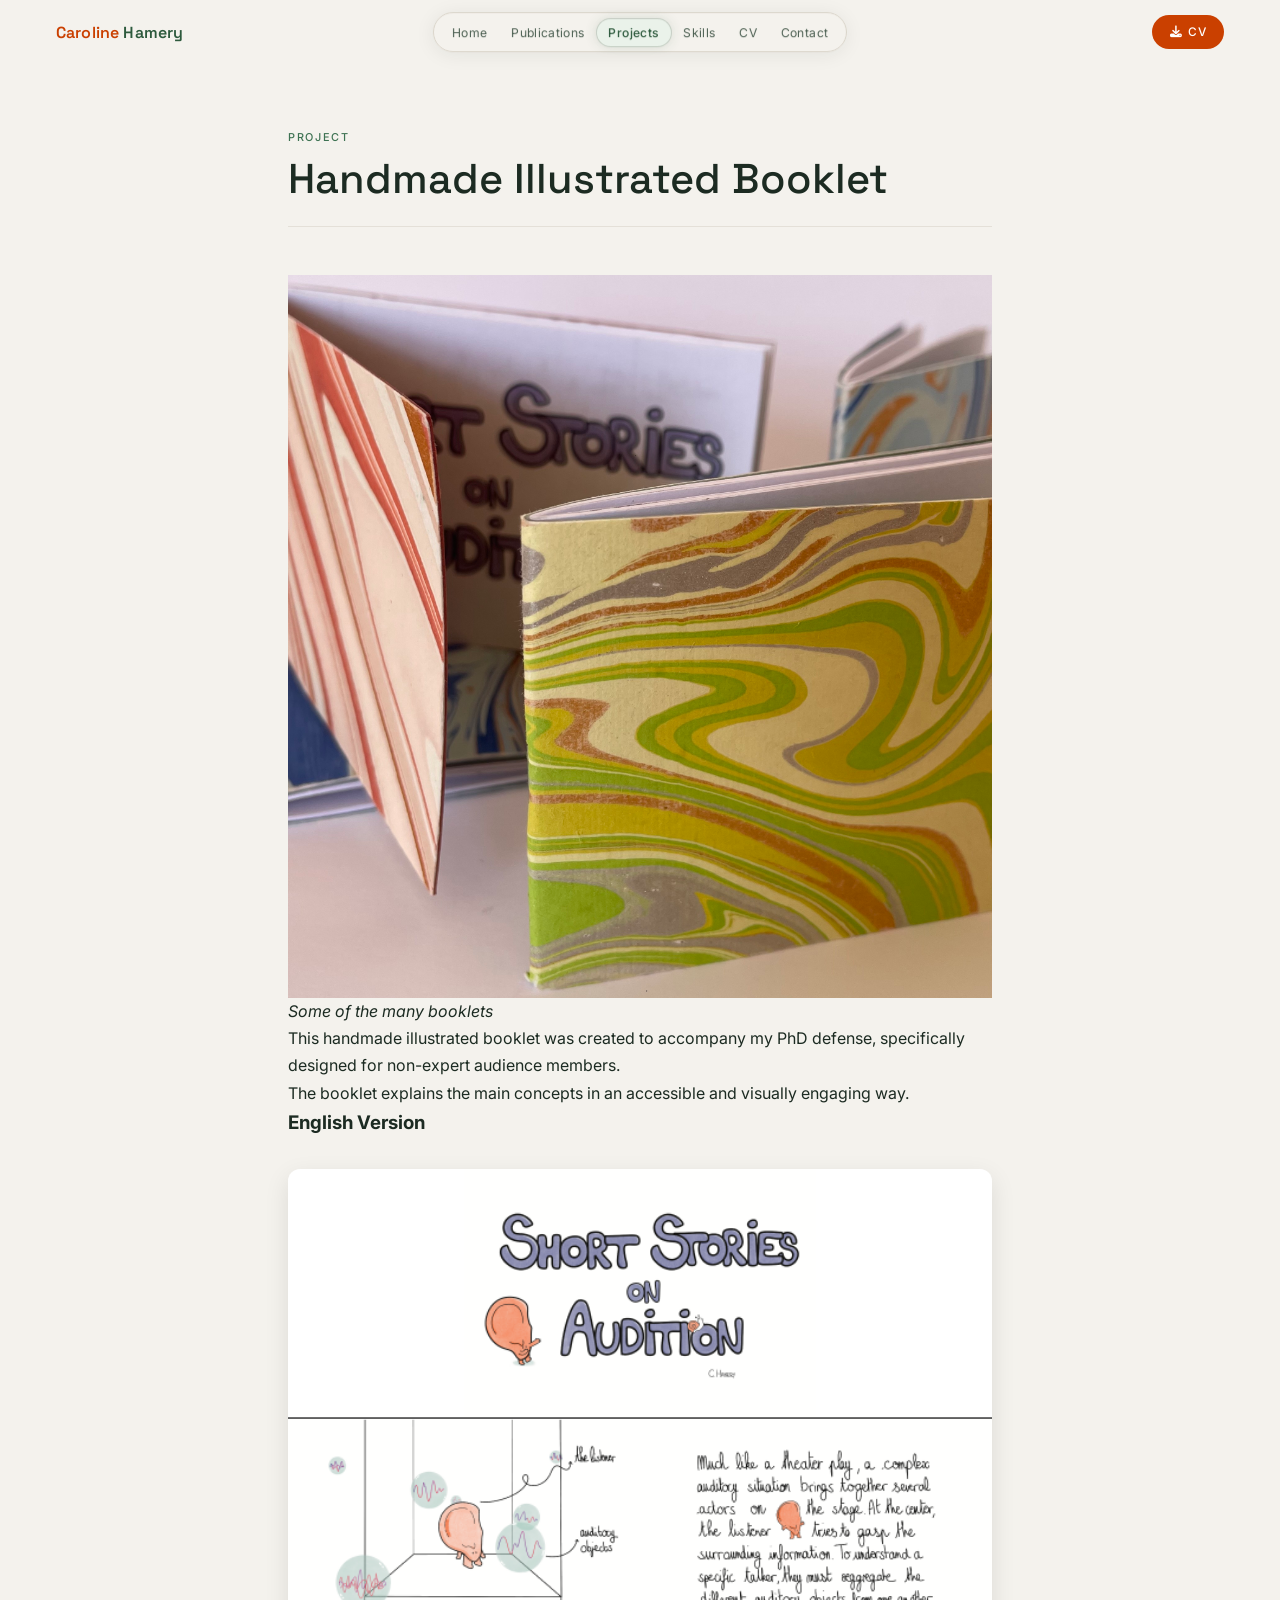
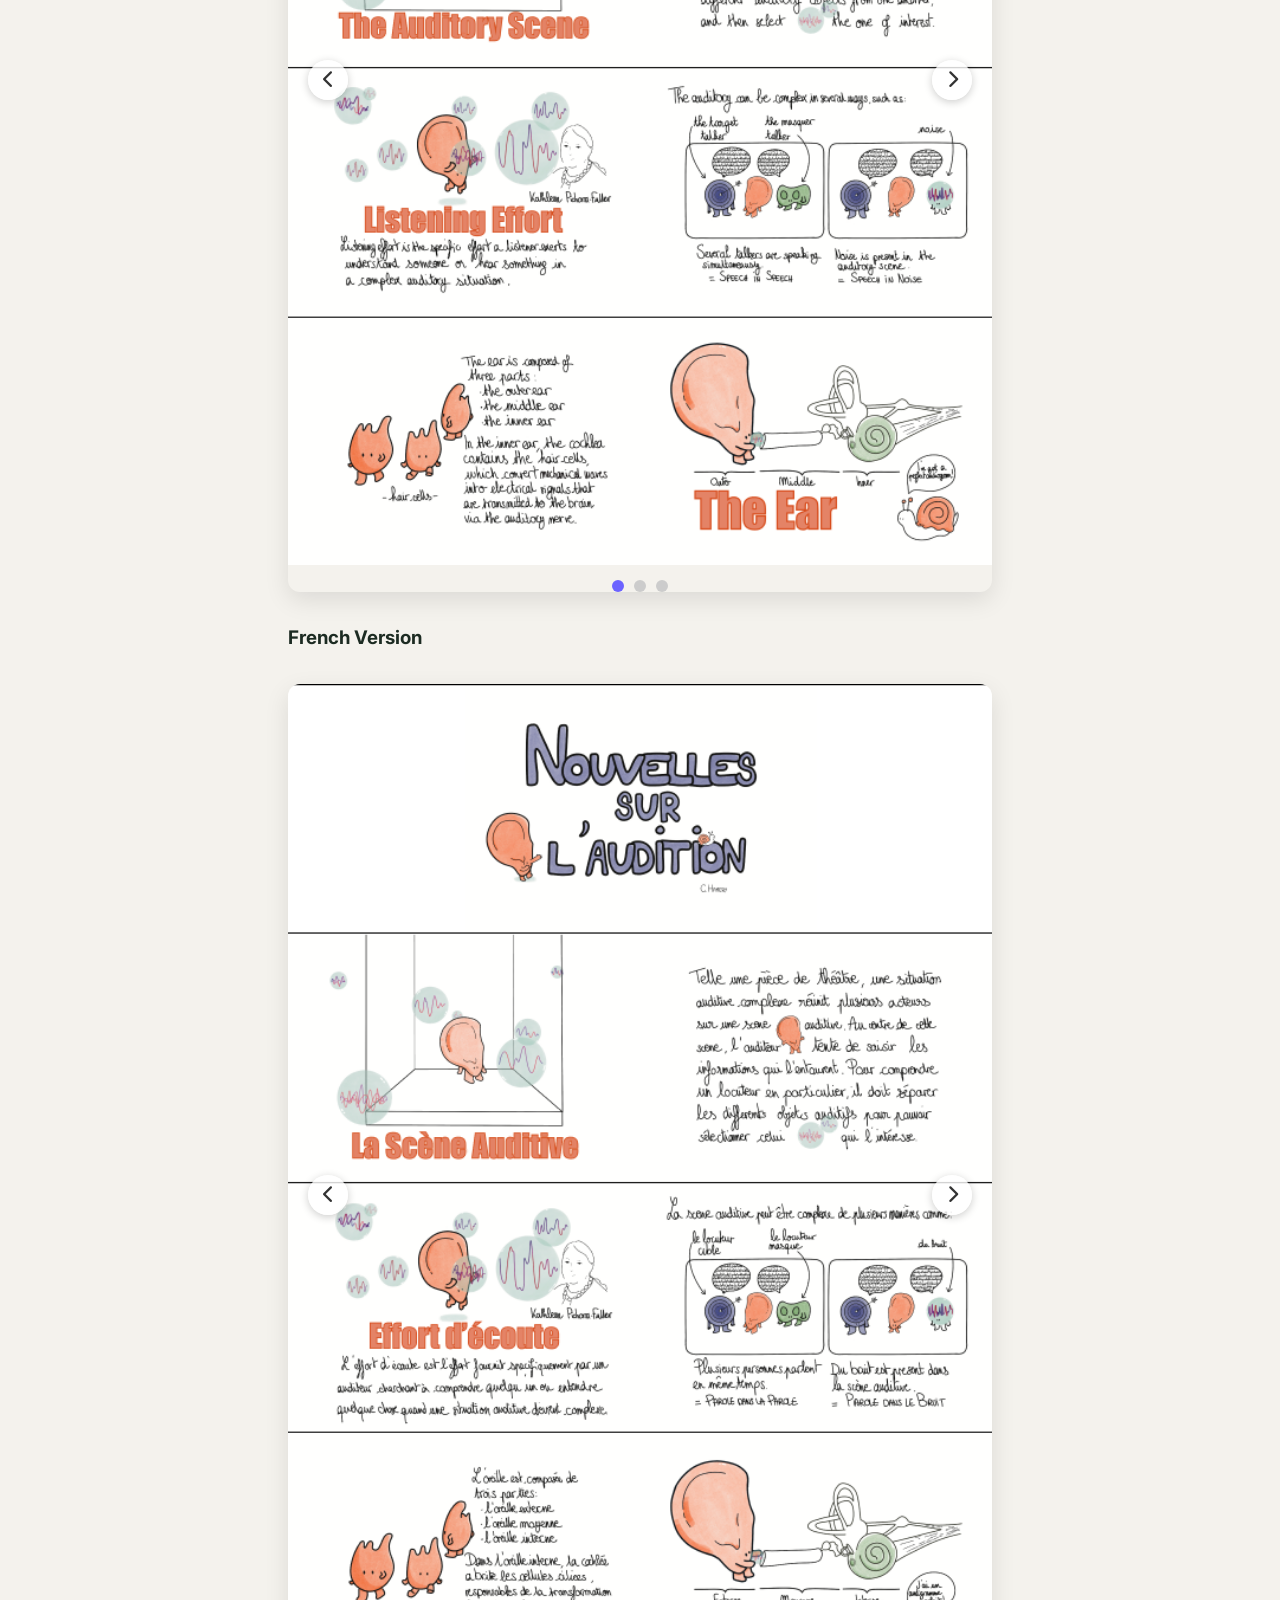
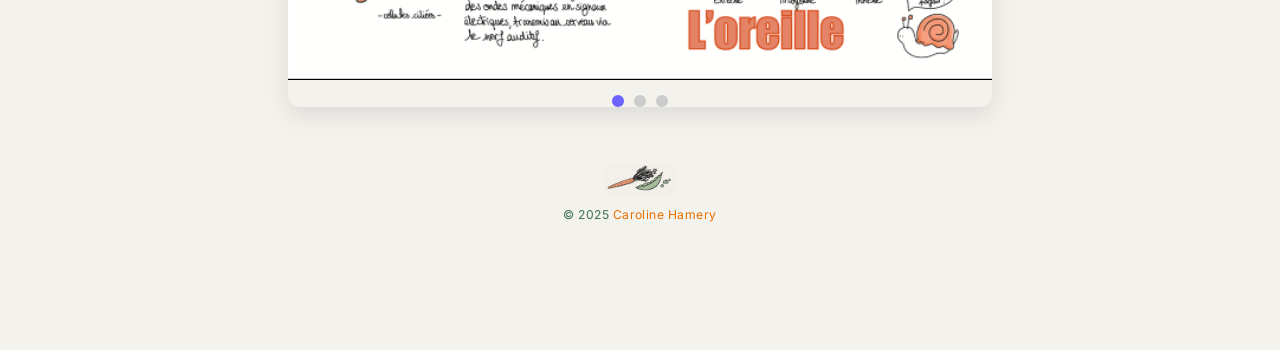
==== commit 9a1441fb: "correction caroussel" ====
--- a/booklet.html
+++ b/booklet.html
@@ -133,7 +133,6 @@
   <div class="page active">
     <div class="page-content">
       <div class="page-header">
-        <a href="index.html#page-projects" class="back-link"><i class="fa-solid fa-arrow-left"></i> Back to Projects</a>
         <span class="page-eyebrow">Project</span>
         <h2 class="page-title">Handmade Illustrated Booklet</h2>
       </div>
@@ -142,7 +141,7 @@
       <div class="project-hero">
         <img src="img/booklet2.jpeg" alt="Handmade Illustrated Booklet" class="project-hero-image">
         <div class="project-hero-caption">
-          <p><em>Some of the many booklet</em></p>
+          <p><em>Some of the many booklets</em></p>
         </div>
       </div>
 
@@ -150,64 +149,55 @@
       <div class="project-detail-content">
         <p>This handmade illustrated booklet was created to accompany my PhD defense, specifically designed for non-expert audience members.</p>
         <p>The booklet explains the main concepts in an accessible and visually engaging way.</p>
-
-        <!-- Carousel -->
-        <h3>English Version</h3>
-        <div class="carousel-container">
-          <div class="carousel">
-            <div class="carousel-slide">
-              <img src="img/Booklet1_EN.png" alt="Page 1: Introduction to Listening Effort">
-              <div class="slide-caption">Page 1: Introduction to Listening Effort</div>
-            </div>
-            <div class="carousel-slide">
-              <img src="img/Booklet2_EN.png" alt="Page 2: Methodology & EEG">
-              <div class="slide-caption">Page 2: Methodology & EEG</div>
-            </div>
-            <div class="carousel-slide">
-              <img src="img/Booklet3_EN.png" alt="Page 3: Key Results">
-              <div class="slide-caption">Page 3: Key Results</div>
-            </div>
-          </div>
-          <div class="carousel-nav">
-            <button class="carousel-btn" id="prevBtn"><i class="fa-solid fa-chevron-left"></i></button>
-            <button class="carousel-btn" id="nextBtn"><i class="fa-solid fa-chevron-right"></i></button>
-          </div>
-          <div class="carousel-dots">
-            <span class="carousel-dot active" data-index="0"></span>
-            <span class="carousel-dot" data-index="1"></span>
-            <span class="carousel-dot" data-index="2"></span>
-          </div>
-        </div>
-
-        <h3>French Version</h3>
-        <div class="carousel-container">
-          <div class="carousel">
-            <div class="carousel-slide">
-              <img src="img/Booklet1_EN.png" alt="Page 1: Introduction to Listening Effort">
-              <div class="slide-caption">Page 1: Introduction to Listening Effort</div>
-            </div>
-            <div class="carousel-slide">
-              <img src="img/Booklet2_EN.png" alt="Page 2: Methodology & EEG">
-              <div class="slide-caption">Page 2: Methodology & EEG</div>
-            </div>
-            <div class="carousel-slide">
-              <img src="img/Booklet3_EN.png" alt="Page 3: Key Results">
-              <div class="slide-caption">Page 3: Key Results</div>
-            </div>
-          </div>
-          <div class="carousel-nav">
-            <button class="carousel-btn" id="prevBtn"><i class="fa-solid fa-chevron-left"></i></button>
-            <button class="carousel-btn" id="nextBtn"><i class="fa-solid fa-chevron-right"></i></button>
-          </div>
-          <div class="carousel-dots">
-            <span class="carousel-dot active" data-index="0"></span>
-            <span class="carousel-dot" data-index="1"></span>
-            <span class="carousel-dot" data-index="2"></span>
-          </div>
-        </div>
-      </div>
-    </div>
-
+      <!-- Carousel 1 (English) -->
+      <h3>English Version</h3>
+      <div class="carousel-container" data-carousel="english">
+        <div class="carousel">
+          <div class="carousel-slide">
+            <img src="img/Booklet1_EN.png" alt="Introduction to Listening Effort">
+          </div>
+          <div class="carousel-slide">
+            <img src="img/Booklet2_EN.png" alt="Methodology & EEG">
+          </div>
+          <div class="carousel-slide">
+            <img src="img/Booklet3_EN.png" alt="Key Results">
+          </div>
+        </div>
+        <div class="carousel-nav">
+          <button class="carousel-btn prev-btn"><i class="fa-solid fa-chevron-left"></i></button>
+          <button class="carousel-btn next-btn"><i class="fa-solid fa-chevron-right"></i></button>
+        </div>
+        <div class="carousel-dots">
+          <span class="carousel-dot active" data-index="0"></span>
+          <span class="carousel-dot" data-index="1"></span>
+          <span class="carousel-dot" data-index="2"></span>
+        </div>
+      </div>
+
+      <!-- Carousel 2 (French) -->
+      <h3>French Version</h3>
+      <div class="carousel-container" data-carousel="french">
+        <div class="carousel">
+          <div class="carousel-slide">
+            <img src="img/Booklet1_FR.png" alt="Introduction to Listening Effort">
+          </div>
+          <div class="carousel-slide">
+            <img src="img/Booklet2_FR.png" alt="Methodology & EEG & Brain">
+          </div>
+          <div class="carousel-slide">
+            <img src="img/Booklet3_FR.png" alt="Key Results">
+          </div>
+        </div>
+        <div class="carousel-nav">
+          <button class="carousel-btn prev-btn"><i class="fa-solid fa-chevron-left"></i></button>
+          <button class="carousel-btn next-btn"><i class="fa-solid fa-chevron-right"></i></button>
+        </div>
+        <div class="carousel-dots">
+          <span class="carousel-dot active" data-index="0"></span>
+          <span class="carousel-dot" data-index="1"></span>
+          <span class="carousel-dot" data-index="2"></span>
+        </div>
+      </div>
     <footer>
       <img src="img/PetitPoisCarotte.png" alt="Logo" class="footer-logo">
       <p>&copy; 2025 <span>Caroline Hamery</span></p>
@@ -216,12 +206,17 @@
 
   <!-- JavaScript pour le carousel -->
   <script>
-    document.addEventListener('DOMContentLoaded', function() {
-      const carousel = document.querySelector('.carousel');
-      const slides = document.querySelectorAll('.carousel-slide');
-      const prevBtn = document.getElementById('prevBtn');
-      const nextBtn = document.getElementById('nextBtn');
-      const dots = document.querySelectorAll('.carousel-dot');
+  document.addEventListener('DOMContentLoaded', function() {
+    // Sélectionne tous les conteneurs de carousel
+    const carouselContainers = document.querySelectorAll('.carousel-container');
+
+    // Initialise chaque carousel individuellement
+    carouselContainers.forEach((container) => {
+      const carousel = container.querySelector('.carousel');
+      const slides = container.querySelectorAll('.carousel-slide');
+      const prevBtn = container.querySelector('.prev-btn');
+      const nextBtn = container.querySelector('.next-btn');
+      const dots = container.querySelectorAll('.carousel-dot');
 
       let currentIndex = 0;
       const totalSlides = slides.length;
@@ -263,19 +258,19 @@
       }, 5000); // Change toutes les 5 secondes
 
       // Arrêter l'auto-play au survol
-      const carouselContainer = document.querySelector('.carousel-container');
-      carouselContainer.addEventListener('mouseenter', () => {
+      container.addEventListener('mouseenter', () => {
         clearInterval(interval);
       });
 
-      carouselContainer.addEventListener('mouseleave', () => {
+      container.addEventListener('mouseleave', () => {
         interval = setInterval(() => {
           currentIndex = (currentIndex + 1) % totalSlides;
           updateCarousel();
         }, 5000);
       });
     });
-  </script>
+  });
+</script>
 
   <script type="text/javascript" src="script.js"></script>
 </body>
--- a/layout.css
+++ b/layout.css
@@ -1085,105 +1085,4 @@
 }
 @media (prefers-reduced-motion: reduce) {
   *, *::before, *::after { transition-duration: .01ms !important; }
-}
-
-
-
-
-
-/* ──POUR LA PAGE BOOKLET ───────────────────────────────── */
-/* pour la card*/
-/* Style pour l'image dans la carte de projet */
-.project-card-image {
-  width: 100%;
-  height: 180px; /* Ajustez la hauteur selon vos besoins */
-  object-fit: cover;
-  border-radius: 8px;
-  margin-bottom: 15px;
-  box-shadow: 0 2px 8px rgba(0, 0, 0, 0.1);
-}
-/* Style pour l'image principale du booklet */
-/* Carousel */
-.carousel-container {
-  position: relative;
-  max-width: 800px;
-  margin: 30px auto;
-  overflow: hidden;
-  border-radius: 12px;
-  box-shadow: 0 8px 25px rgba(0, 0, 0, 0.1);
-}
-
-.carousel {
-  display: flex;
-  transition: transform 0.5s ease-in-out;
-}
-
-.carousel-slide {
-  min-width: 100%;
-  position: relative;
-}
-
-.carousel-slide img {
-  width: 100%;
-  height: auto;
-  display: block;
-}
-
-.carousel-nav {
-  position: absolute;
-  top: 50%;
-  width: 100%;
-  display: flex;
-  justify-content: space-between;
-  transform: translateY(-50%);
-  padding: 0 20px;
-  box-sizing: border-box;
-}
-
-.carousel-btn {
-  background: rgba(255, 255, 255, 0.8);
-  border: none;
-  border-radius: 50%;
-  width: 40px;
-  height: 40px;
-  cursor: pointer;
-  display: flex;
-  align-items: center;
-  justify-content: center;
-  font-size: 18px;
-  color: #333;
-  transition: all 0.3s;
-  box-shadow: 0 2px 8px rgba(0, 0, 0, 0.2);
-}
-
-.carousel-btn:hover {
-  background: rgba(255, 255, 255, 0.95);
-  transform: scale(1.1);
-}
-
-.carousel-dots {
-  display: flex;
-  justify-content: center;
-  margin-top: 15px;
-  gap: 10px;
-}
-
-.carousel-dot {
-  width: 12px;
-  height: 12px;
-  border-radius: 50%;
-  background: #ccc;
-  cursor: pointer;
-  transition: background 0.3s;
-}
-
-.carousel-dot.active {
-  background: #6c63ff; /* Couleur principale de votre site */
-}
-
-.slide-caption {
-  text-align: center;
-  margin-top: 15px;
-  font-style: italic;
-  color: #555;
 }
